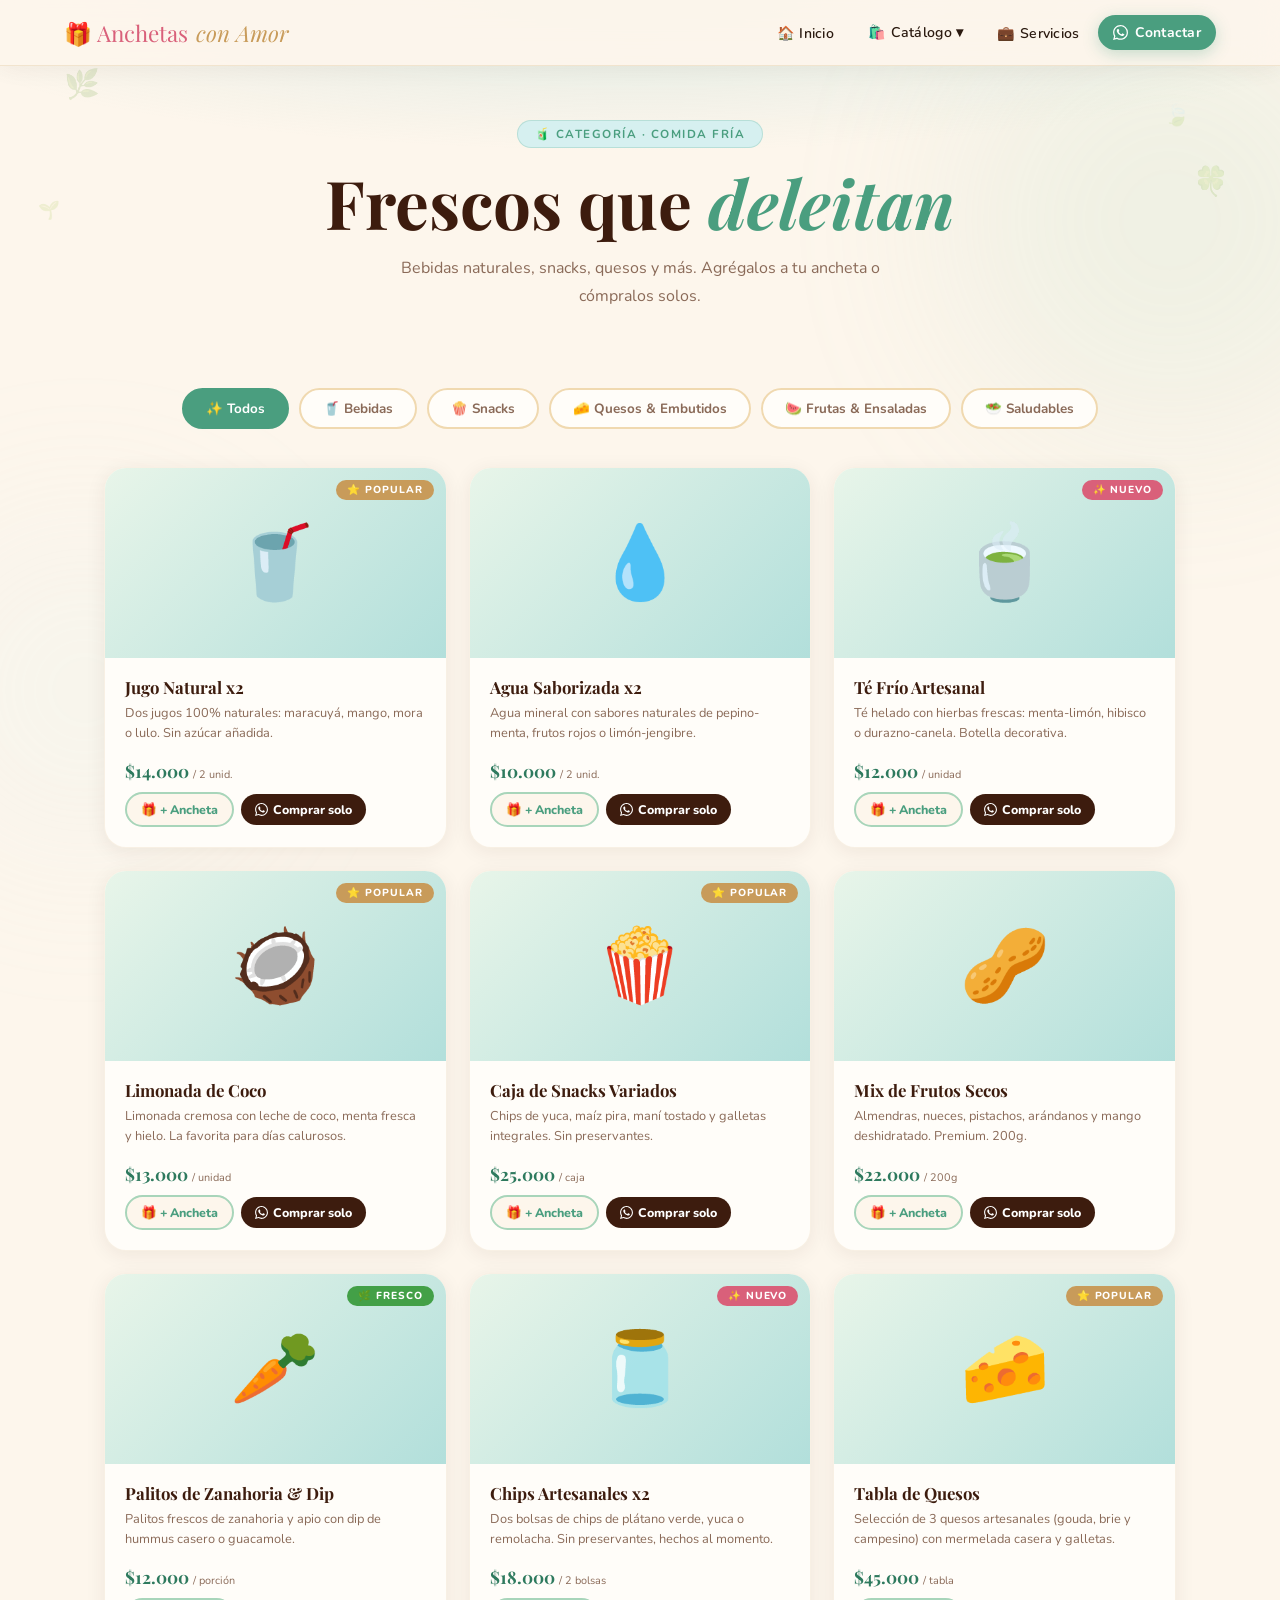
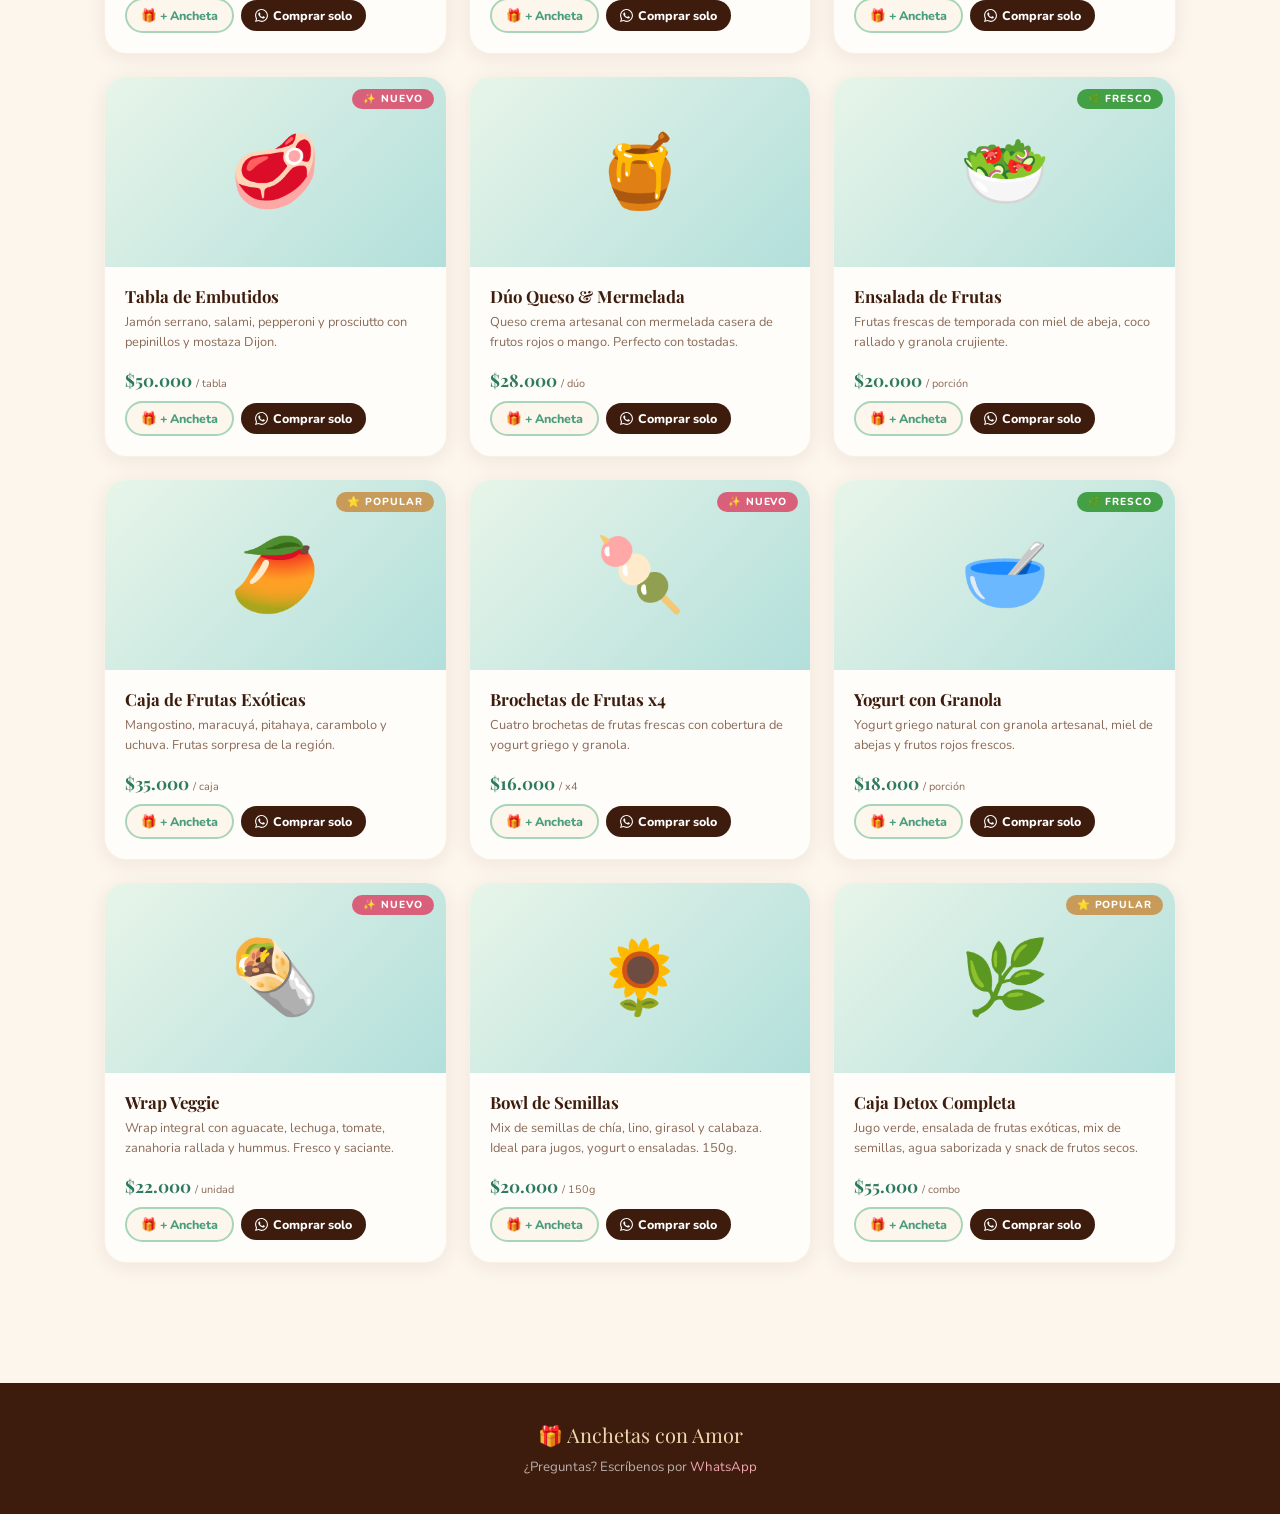
==== comida-fria.html @ 2e7be338 "primer commit" ====
<!DOCTYPE html>
<html lang="es">
<head>
  <meta charset="UTF-8"/>
  <meta name="viewport" content="width=device-width, initial-scale=1.0"/>
  <title>Comida Fría · Anchetas con Amor 🧃</title>
  <link rel="stylesheet" href="shared.css"/>
  <style>
    .page-hero::before {
      content:''; position:absolute; inset:0;
      background: radial-gradient(ellipse 85% 60% at 50% 0%, rgba(126,200,200,0.24) 0%, transparent 70%);
      pointer-events:none;
    }
    .hero-tag { background:var(--light-sky); color:var(--teal); border:1px solid rgba(74,158,127,0.22); }
    .page-hero h1 em { color:var(--teal); }

    /* Override active filter color to teal for this page */
    .filter-btn.active { background:var(--teal); border-color:var(--teal); }
    .filter-btn:hover   { border-color:var(--mint); color:var(--teal); }

    /* Override nav hover to teal */
    .nav-links li a:hover, .nav-links li button:hover { background:var(--light-sky); color:var(--deep-teal); }

    /* WA button teal */
    .btn-wa { background:var(--teal) !important; box-shadow:0 4px 16px rgba(74,158,127,0.3); }
    .btn-wa:hover { background:var(--deep-teal) !important; }

    /* Ancheta badge teal */
    #anchetaBadge { background:var(--teal); box-shadow:0 8px 32px rgba(74,158,127,0.45); }
    #anchetaBadge:hover { background:var(--deep-teal); }
    #anchetaBadge .count { color:var(--teal); }

    /* btn-add teal */
    .btn-add-ancheta { border-color:var(--mint); color:var(--teal); }
    .btn-add-ancheta:hover { background:var(--teal); border-color:var(--teal); }
    .qty-btn { border-color:var(--mint); color:var(--teal); }
    .qty-btn:hover { background:var(--teal); border-color:var(--teal); }
    .price { color:var(--deep-teal); }

    /* Floating leaves */
    .leaf { position:absolute; font-size:1.8rem; opacity:0.15; pointer-events:none; animation:sway 6s ease-in-out infinite; }
    .leaf:nth-child(1) { top:18%; left:5%; }
    .leaf:nth-child(2) { top:28%; right:7%; animation-delay:1.5s; font-size:1.3rem; }
    .leaf:nth-child(3) { top:55%; left:3%; animation-delay:3s; font-size:1.1rem; }
    .leaf:nth-child(4) { top:45%; right:4%; animation-delay:2s; }
    @keyframes sway { 0%,100%{transform:rotate(-8deg) translateY(0)} 50%{transform:rotate(8deg) translateY(-12px)} }

    .bg-blob { position:fixed; border-radius:50%; pointer-events:none; z-index:-1; filter:blur(90px); opacity:0.15; }
    .bb1 { width:440px; height:440px; background:var(--mint); top:0; right:-110px; }
    .bb2 { width:330px; height:330px; background:var(--light-sky); bottom:5%; left:-80px; }
  </style>
</head>
<body>

<div class="bg-blob bb1"></div>
<div class="bg-blob bb2"></div>

<nav id="navbar">
  <a href="index.html" class="logo">🎁 Anchetas <span>con Amor</span></a>
  <button class="hamburger" id="hamburger"><span></span><span></span><span></span></button>
  <ul class="nav-links" id="navLinks">
    <li><a href="index.html">🏠 Inicio</a></li>
    <li class="dropdown">
      <button>🛍️ Catálogo ▾</button>
      <div class="dropdown-menu">
        <a href="postres.html">🍰 Postres</a>
        <div class="dropdown-divider"></div>
        <a href="comida-fria.html" style="color:var(--teal)">🧃 Comida Fría</a>
        <div class="dropdown-divider"></div>
        <a href="crea-tu-ancheta.html">✨ Crea tu Ancheta</a>
      </div>
    </li>
    <li><a href="servicios.html">💼 Servicios</a></li>
    <li><a id="navWA" href="#" target="_blank" rel="noopener" class="btn-wa">
      <svg width="15" height="15" viewBox="0 0 24 24" fill="currentColor"><path d="M17.472 14.382c-.297-.149-1.758-.867-2.03-.967-.273-.099-.471-.148-.67.15-.197.297-.767.966-.94 1.164-.173.199-.347.223-.644.075-.297-.15-1.255-.463-2.39-1.475-.883-.788-1.48-1.761-1.653-2.059-.173-.297-.018-.458.13-.606.134-.133.298-.347.446-.52.149-.174.198-.298.298-.497.099-.198.05-.371-.025-.52-.075-.149-.669-1.612-.916-2.207-.242-.579-.487-.5-.669-.51-.173-.008-.371-.01-.57-.01-.198 0-.52.074-.792.372-.272.297-1.04 1.016-1.04 2.479 0 1.462 1.065 2.875 1.213 3.074.149.198 2.096 3.2 5.077 4.487.709.306 1.262.489 1.694.625.712.227 1.36.195 1.871.118.571-.085 1.758-.719 2.006-1.413.248-.694.248-1.289.173-1.413-.074-.124-.272-.198-.57-.347m-5.421 7.403h-.004a9.87 9.87 0 01-5.031-1.378l-.361-.214-3.741.982.998-3.648-.235-.374a9.86 9.86 0 01-1.51-5.26c.001-5.45 4.436-9.884 9.888-9.884 2.64 0 5.122 1.03 6.988 2.898a9.825 9.825 0 012.893 6.994c-.003 5.45-4.437 9.884-9.885 9.884m8.413-18.297A11.815 11.815 0 0012.05 0C5.495 0 .16 5.335.157 11.892c0 2.096.547 4.142 1.588 5.945L.057 24l6.305-1.654a11.882 11.882 0 005.683 1.448h.005c6.554 0 11.89-5.335 11.893-11.893a11.821 11.821 0 00-3.48-8.413z"/></svg>
      Contactar
    </a></li>
  </ul>
</nav>

<div class="page-hero">
  <span class="leaf">🌿</span><span class="leaf">🍃</span>
  <span class="leaf">🌱</span><span class="leaf">🍀</span>
  <span class="hero-tag">🧃 Categoría · Comida Fría</span>
  <h1>Frescos que <em>deleitan</em></h1>
  <p>Bebidas naturales, snacks, quesos y más. Agrégalos a tu ancheta o cómpralos solos.</p>
</div>

<div class="filter-bar" id="filterBar"></div>

<section class="products-section">
  <div class="products-grid" id="grid"></div>
  <div class="empty-state" id="emptyState">
    <div class="ei">🔍</div>
    <h3>Sin productos en esta categoría</h3>
    <p>Pronto agregaremos más opciones frescas.</p>
  </div>
</section>

<a href="crea-tu-ancheta.html" id="anchetaBadge" style="display:none">
  🎁 Ver mi Ancheta <span class="count" id="badgeCount">0</span>
</a>
<div id="toast"></div>

<footer>
  <span class="footer-logo">🎁 Anchetas con Amor</span>
  <p>¿Preguntas? Escríbenos por <a id="footerWA" href="#">WhatsApp</a></p>
</footer>

<script src="productos.js"></script>
<script src="catalogo-engine.js"></script>
<script>
  initCatalogPage({
    seccion: 'fria',
    categoryLabels: {
      'bebidas':        '🥤 Bebidas',
      'snacks':         '🍿 Snacks',
      'quesos':         '🧀 Quesos & Embutidos',
      'frutas-frescas': '🍉 Frutas & Ensaladas',
      'saludables':     '🥗 Saludables'
    },
    imgBg: 'linear-gradient(135deg,#e8f5e9,#b2dfdb)'
  });
</script>
</body>
</html>
---- shared.css ----
/* =====================================================
   shared.css — Estilos compartidos entre todas las páginas
   ===================================================== */

@import url('https://fonts.googleapis.com/css2?family=Playfair+Display:ital,wght@0,400;0,700;1,400&family=Nunito:wght@300;400;600;700;800&display=swap');

/* ── Variables globales ── */
:root {
  --cream: #FDF6EC;
  --warm-white: #FFFDF9;
  --blush: #F2A7B0;
  --rose: #D9607A;
  --deep-rose: #A63C52;
  --gold: #C89B5A;
  --light-gold: #F0D9B0;
  --chocolate: #3D1C0E;
  --text: #2B1A10;
  --text-light: #8A6A58;
  --teal: #4A9E7F;
  --deep-teal: #2E7A5E;
  --mint: #A8D5BA;
  --light-sky: #D6F0F0;
  --success: #4CAF50;
  --radius-card: 22px;
  --shadow-card: 0 4px 20px rgba(61,28,14,0.07);
  --shadow-hover: 0 16px 42px rgba(61,28,14,0.13);
}

* { margin: 0; padding: 0; box-sizing: border-box; }
html { scroll-behavior: smooth; }
body { font-family: 'Nunito', sans-serif; background: var(--cream); color: var(--text); overflow-x: hidden; }

/* ── Navbar ── */
nav {
  position: fixed; top: 0; left: 0; right: 0; z-index: 1000;
  display: flex; align-items: center; justify-content: space-between;
  padding: 15px 5%;
  background: rgba(253,246,236,0.93); backdrop-filter: blur(16px);
  border-bottom: 1px solid rgba(200,155,90,0.2);
  box-shadow: 0 2px 24px rgba(61,28,14,0.06);
  transition: box-shadow 0.3s;
}
nav.scrolled { box-shadow: 0 4px 30px rgba(61,28,14,0.1); }

.logo { font-family: 'Playfair Display', serif; font-size: 1.4rem; color: var(--rose); text-decoration: none; display: flex; align-items: center; gap: 8px; }
.logo span { font-style: italic; color: var(--gold); }

.nav-links { display: flex; align-items: center; gap: 4px; list-style: none; }
.nav-links li a, .nav-links li button {
  font-family: 'Nunito', sans-serif; font-weight: 600; font-size: 0.88rem;
  color: var(--text); text-decoration: none; background: none; border: none;
  cursor: pointer; padding: 8px 15px; border-radius: 50px;
  transition: background 0.22s, color 0.22s; letter-spacing: 0.02em;
}
.nav-links li a:hover, .nav-links li button:hover { background: var(--light-gold); color: var(--deep-rose); }
.nav-links li a.active { background: var(--rose); color: #fff; }

.dropdown { position: relative; }
.dropdown-menu {
  display: none; position: absolute; top: calc(100% + 12px); left: 50%;
  transform: translateX(-50%); background: var(--warm-white);
  border: 1px solid var(--light-gold); border-radius: 18px;
  box-shadow: 0 12px 44px rgba(61,28,14,0.13); min-width: 210px; z-index: 200;
  overflow: hidden; animation: dropIn 0.2s ease;
}
@keyframes dropIn { from{opacity:0;transform:translateX(-50%) translateY(-10px)} to{opacity:1;transform:translateX(-50%) translateY(0)} }
.dropdown:hover .dropdown-menu, .dropdown:focus-within .dropdown-menu { display: block; }
.dropdown-menu a {
  display: flex; align-items: center; gap: 10px; padding: 13px 20px;
  font-size: 0.87rem; font-weight: 600; color: var(--text); text-decoration: none; transition: background 0.2s;
}
.dropdown-menu a:hover { background: var(--cream); color: var(--rose); }
.dropdown-divider { height: 1px; background: var(--light-gold); margin: 0 14px; }

.btn-wa {
  display: flex; align-items: center; gap: 7px;
  background: var(--rose); color: #fff !important; padding: 9px 20px; border-radius: 50px;
  font-weight: 700 !important; font-size: 0.87rem !important; text-decoration: none;
  box-shadow: 0 4px 18px rgba(217,96,122,0.3); transition: background 0.22s, transform 0.2s, box-shadow 0.2s;
}
.btn-wa:hover { background: var(--deep-rose) !important; transform: translateY(-2px); box-shadow: 0 8px 26px rgba(217,96,122,0.4); }

.hamburger { display: none; flex-direction: column; gap: 5px; background: none; border: none; cursor: pointer; padding: 6px; }
.hamburger span { width: 24px; height: 2px; background: var(--text); border-radius: 2px; transition: all 0.3s; }

/* ── Animaciones globales ── */
@keyframes fadeUp { from{opacity:0;transform:translateY(26px)} to{opacity:1;transform:translateY(0)} }
@keyframes badgePop { from{opacity:0;transform:scale(0.5) translateY(20px)} to{opacity:1;transform:scale(1) translateY(0)} }

/* ── Toast global ── */
#toast {
  position: fixed; bottom: 90px; left: 50%; transform: translateX(-50%) translateY(14px);
  background: var(--chocolate); color: #fff; padding: 11px 26px; border-radius: 50px;
  font-weight: 700; font-size: 0.87rem; opacity: 0; pointer-events: none;
  transition: opacity 0.3s, transform 0.3s; z-index: 9999; white-space: nowrap;
}
#toast.show { opacity: 1; transform: translateX(-50%) translateY(0); }

/* ── Ancheta badge flotante ── */
#anchetaBadge {
  position: fixed; bottom: 26px; right: 26px; z-index: 900;
  background: var(--rose); color: #fff;
  padding: 13px 22px; border-radius: 50px;
  font-weight: 800; font-size: 0.9rem;
  box-shadow: 0 8px 32px rgba(217,96,122,0.45);
  display: flex; align-items: center; gap: 10px;
  text-decoration: none; transition: background 0.2s, transform 0.2s, box-shadow 0.2s;
  animation: badgePop 0.4s cubic-bezier(.34,1.56,.64,1) both;
}
#anchetaBadge:hover { background: var(--deep-rose); transform: translateY(-3px) scale(1.03); }
#anchetaBadge .count {
  background: #fff; color: var(--rose); font-size: 0.76rem; font-weight: 800;
  width: 22px; height: 22px; border-radius: 50%; display: flex; align-items: center; justify-content: center;
}

/* ── Page hero ── */
.page-hero { padding: 120px 5% 50px; text-align: center; position: relative; overflow: hidden; }
.hero-tag {
  display: inline-block; font-size: 0.73rem; font-weight: 700; letter-spacing: 0.13em;
  text-transform: uppercase; padding: 5px 17px; border-radius: 50px; margin-bottom: 18px;
  animation: fadeUp 0.7s ease both;
}
.page-hero h1 {
  font-family: 'Playfair Display', serif; font-size: clamp(2.3rem, 5.5vw, 4.2rem);
  color: var(--chocolate); line-height: 1.1; animation: fadeUp 0.8s ease 0.1s both;
}
.page-hero h1 em { font-style: italic; }
.page-hero p {
  color: var(--text-light); font-size: 1rem; max-width: 500px;
  margin: 14px auto 0; line-height: 1.75; animation: fadeUp 0.9s ease 0.2s both;
}

/* ── Filter bar ── */
.filter-bar { display: flex; justify-content: center; gap: 10px; flex-wrap: wrap; padding: 28px 5% 38px; }
.filter-btn {
  font-family: 'Nunito', sans-serif; font-weight: 700; font-size: 0.84rem;
  padding: 9px 22px; border-radius: 50px; border: 2px solid var(--light-gold);
  background: var(--warm-white); color: var(--text-light); cursor: pointer; transition: all 0.22s;
}
.filter-btn:hover { border-color: var(--blush); color: var(--rose); }
.filter-btn.active { background: var(--rose); color: #fff; border-color: var(--rose); }

/* ── Products grid ── */
.products-section { padding: 0 5% 120px; max-width: 1200px; margin: 0 auto; }
.products-grid { display: grid; grid-template-columns: repeat(auto-fill, minmax(255px, 1fr)); gap: 22px; }

/* ── Product card ── */
.product-card {
  background: var(--warm-white); border-radius: var(--radius-card);
  overflow: hidden; border: 1px solid rgba(200,155,90,0.13);
  box-shadow: var(--shadow-card); transition: transform 0.3s, box-shadow 0.3s;
  display: flex; flex-direction: column; animation: fadeUp 0.6s ease both;
}
.product-card:hover { transform: translateY(-7px); box-shadow: var(--shadow-hover); }
.product-card.hidden { display: none; }

/* Card image area */
.card-img-wrap {
  height: 190px; position: relative; overflow: hidden;
  display: flex; align-items: center; justify-content: center;
}
.card-img-wrap img {
  width: 100%; height: 100%; object-fit: cover;
  transition: transform 0.4s ease;
}
.product-card:hover .card-img-wrap img { transform: scale(1.06); }
.card-emoji-fallback { font-size: 4.5rem; }

/* badges */
.card-badge {
  position: absolute; top: 12px; right: 12px;
  font-size: 0.64rem; font-weight: 800; letter-spacing: 0.09em;
  text-transform: uppercase; padding: 3px 11px; border-radius: 50px; color: #fff;
}
.badge-popular { background: var(--gold); }
.badge-nuevo   { background: var(--rose); }
.badge-fresco  { background: #43A047; }

/* Card body */
.card-body { padding: 18px 20px 20px; flex: 1; display: flex; flex-direction: column; }
.card-body h3 { font-family: 'Playfair Display', serif; font-size: 1.05rem; color: var(--chocolate); margin-bottom: 5px; }
.card-body p  { font-size: 0.8rem; color: var(--text-light); line-height: 1.6; flex: 1; }

.card-footer { display: flex; align-items: center; justify-content: space-between; margin-top: 15px; flex-wrap: wrap; gap: 10px; }
.price { font-family: 'Playfair Display', serif; font-size: 1.08rem; color: var(--deep-rose); font-weight: 700; }
.price small { font-family: 'Nunito', sans-serif; font-size: 0.68rem; color: var(--text-light); font-weight: 400; }

/* Card action buttons */
.card-actions { display: flex; align-items: center; gap: 7px; flex-wrap: wrap; }

.btn-add-ancheta {
  background: var(--cream); border: 2px solid var(--blush); color: var(--rose);
  font-family: 'Nunito', sans-serif; font-weight: 800; font-size: 0.78rem;
  padding: 7px 14px; border-radius: 50px; cursor: pointer;
  transition: all 0.2s; white-space: nowrap;
}
.btn-add-ancheta:hover { background: var(--rose); color: #fff; border-color: var(--rose); transform: scale(1.04); }

.btn-buy-solo {
  background: var(--chocolate); color: #fff;
  font-family: 'Nunito', sans-serif; font-weight: 800; font-size: 0.78rem;
  padding: 7px 14px; border-radius: 50px; cursor: pointer;
  border: none; transition: all 0.2s; white-space: nowrap; text-decoration: none;
  display: inline-flex; align-items: center; gap: 5px;
}
.btn-buy-solo:hover { background: var(--teal); transform: scale(1.04); }

/* Qty counter */
.qty-control { display: none; align-items: center; gap: 5px; }
.qty-control.visible { display: flex; }
.qty-btn {
  width: 27px; height: 27px; border-radius: 50%; border: 2px solid var(--blush);
  background: none; color: var(--rose); font-size: 1rem; font-weight: 800;
  cursor: pointer; transition: all 0.2s; display: flex; align-items: center; justify-content: center;
  font-family: 'Nunito', sans-serif;
}
.qty-btn:hover { background: var(--rose); color: #fff; border-color: var(--rose); }
.qty-num { font-weight: 800; font-size: 0.93rem; min-width: 20px; text-align: center; color: var(--chocolate); }

/* ── Empty state ── */
.empty-state { text-align: center; padding: 60px 20px; display: none; }
.empty-state .ei { font-size: 3.5rem; margin-bottom: 14px; }
.empty-state h3 { font-family: 'Playfair Display', serif; font-size: 1.3rem; color: var(--chocolate); }
.empty-state p { color: var(--text-light); margin-top: 8px; font-size: 0.9rem; }

/* ── Footer ── */
footer { background: var(--chocolate); color: rgba(255,255,255,0.65); text-align: center; padding: 38px 5%; font-size: 0.83rem; }
footer .footer-logo { font-family: 'Playfair Display', serif; font-size: 1.25rem; color: var(--light-gold); display: block; margin-bottom: 10px; }
footer a { color: var(--blush); text-decoration: none; }
footer a:hover { text-decoration: underline; }

/* ── Responsive ── */
@media (max-width: 768px) {
  .hamburger { display: flex; }
  .nav-links {
    display: none; position: absolute; top: 100%; left: 0; right: 0;
    background: var(--warm-white); flex-direction: column; padding: 16px;
    border-bottom: 1px solid var(--light-gold); box-shadow: 0 10px 30px rgba(61,28,14,0.1); gap: 4px;
  }
  .nav-links.open { display: flex; }
  .nav-links li { width: 100%; }
  .nav-links li a, .nav-links li button { width: 100%; text-align: left; border-radius: 12px; }
  .dropdown-menu { position: static; transform: none; box-shadow: none; border-radius: 12px; margin-top: 4px; }
  #anchetaBadge { bottom: 16px; right: 16px; padding: 11px 17px; font-size: 0.84rem; }
  .card-actions { flex-direction: column; width: 100%; }
  .btn-add-ancheta, .btn-buy-solo { width: 100%; justify-content: center; }
}
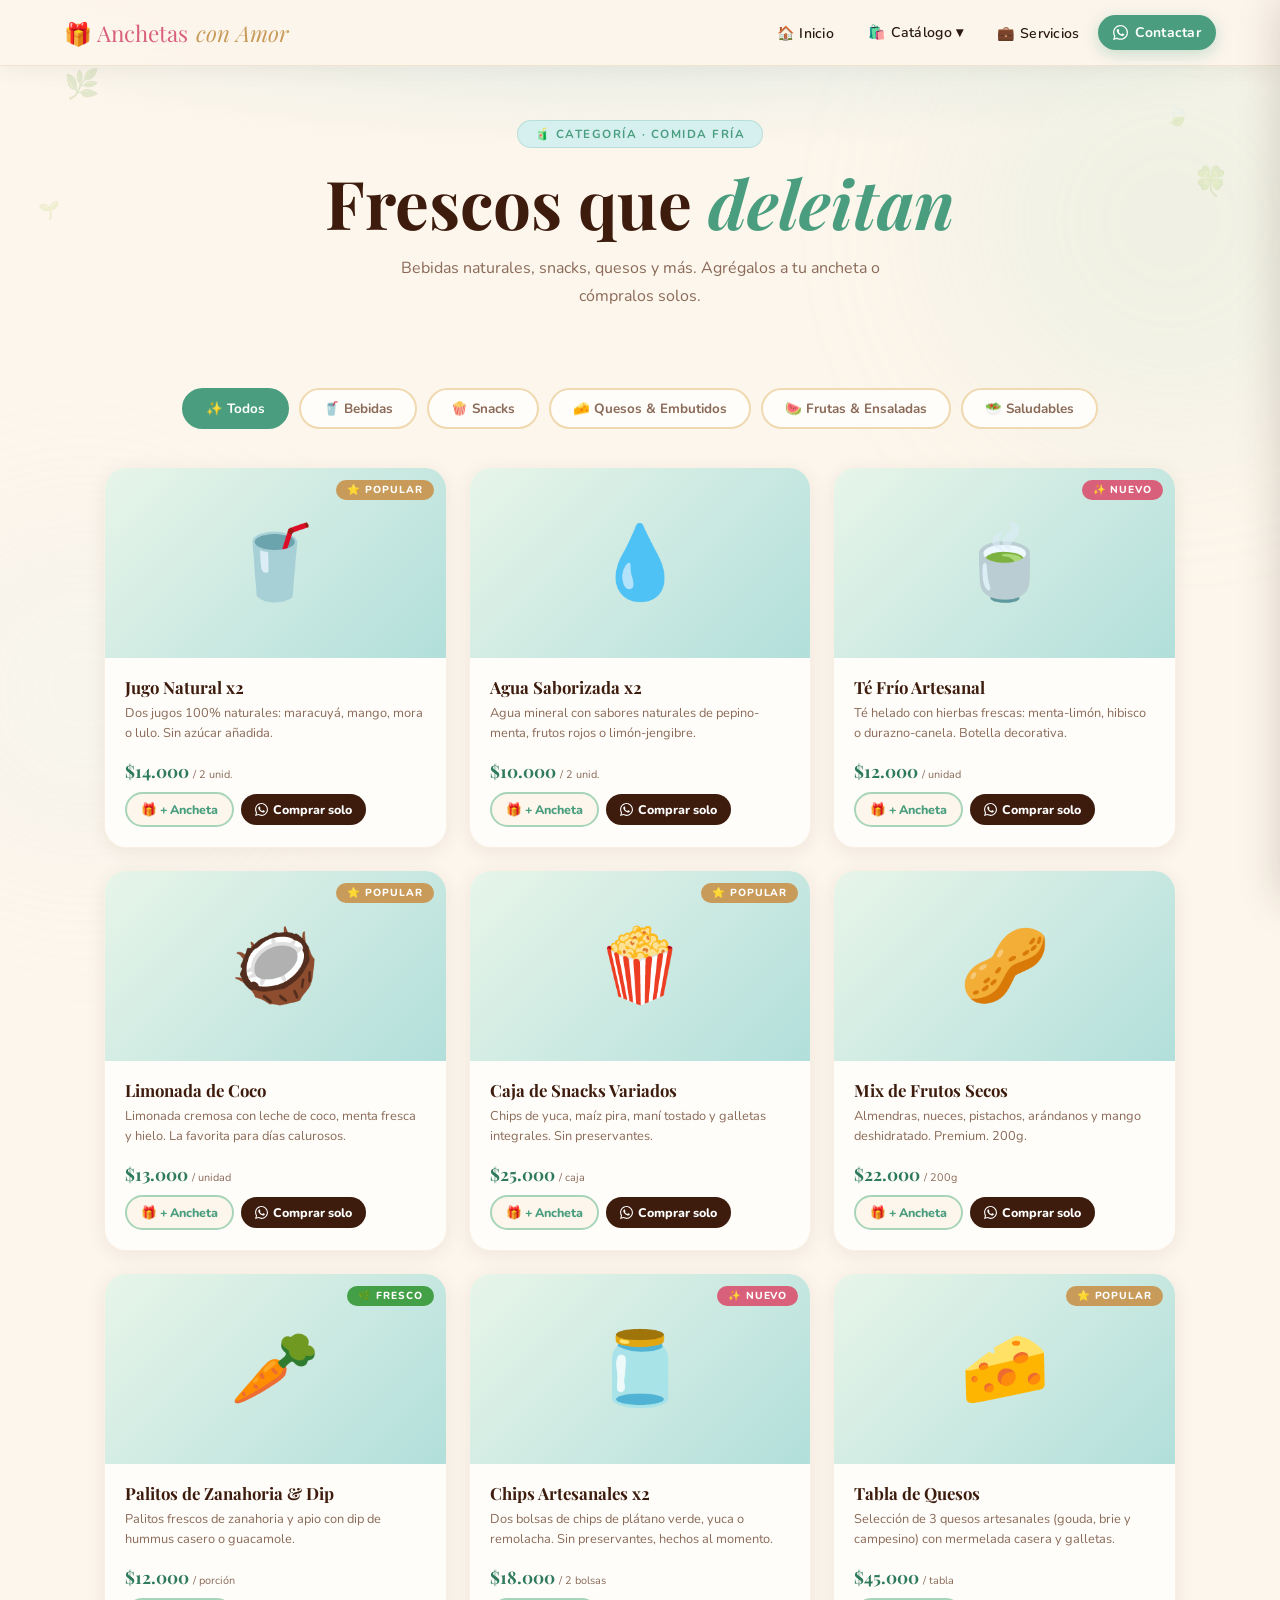
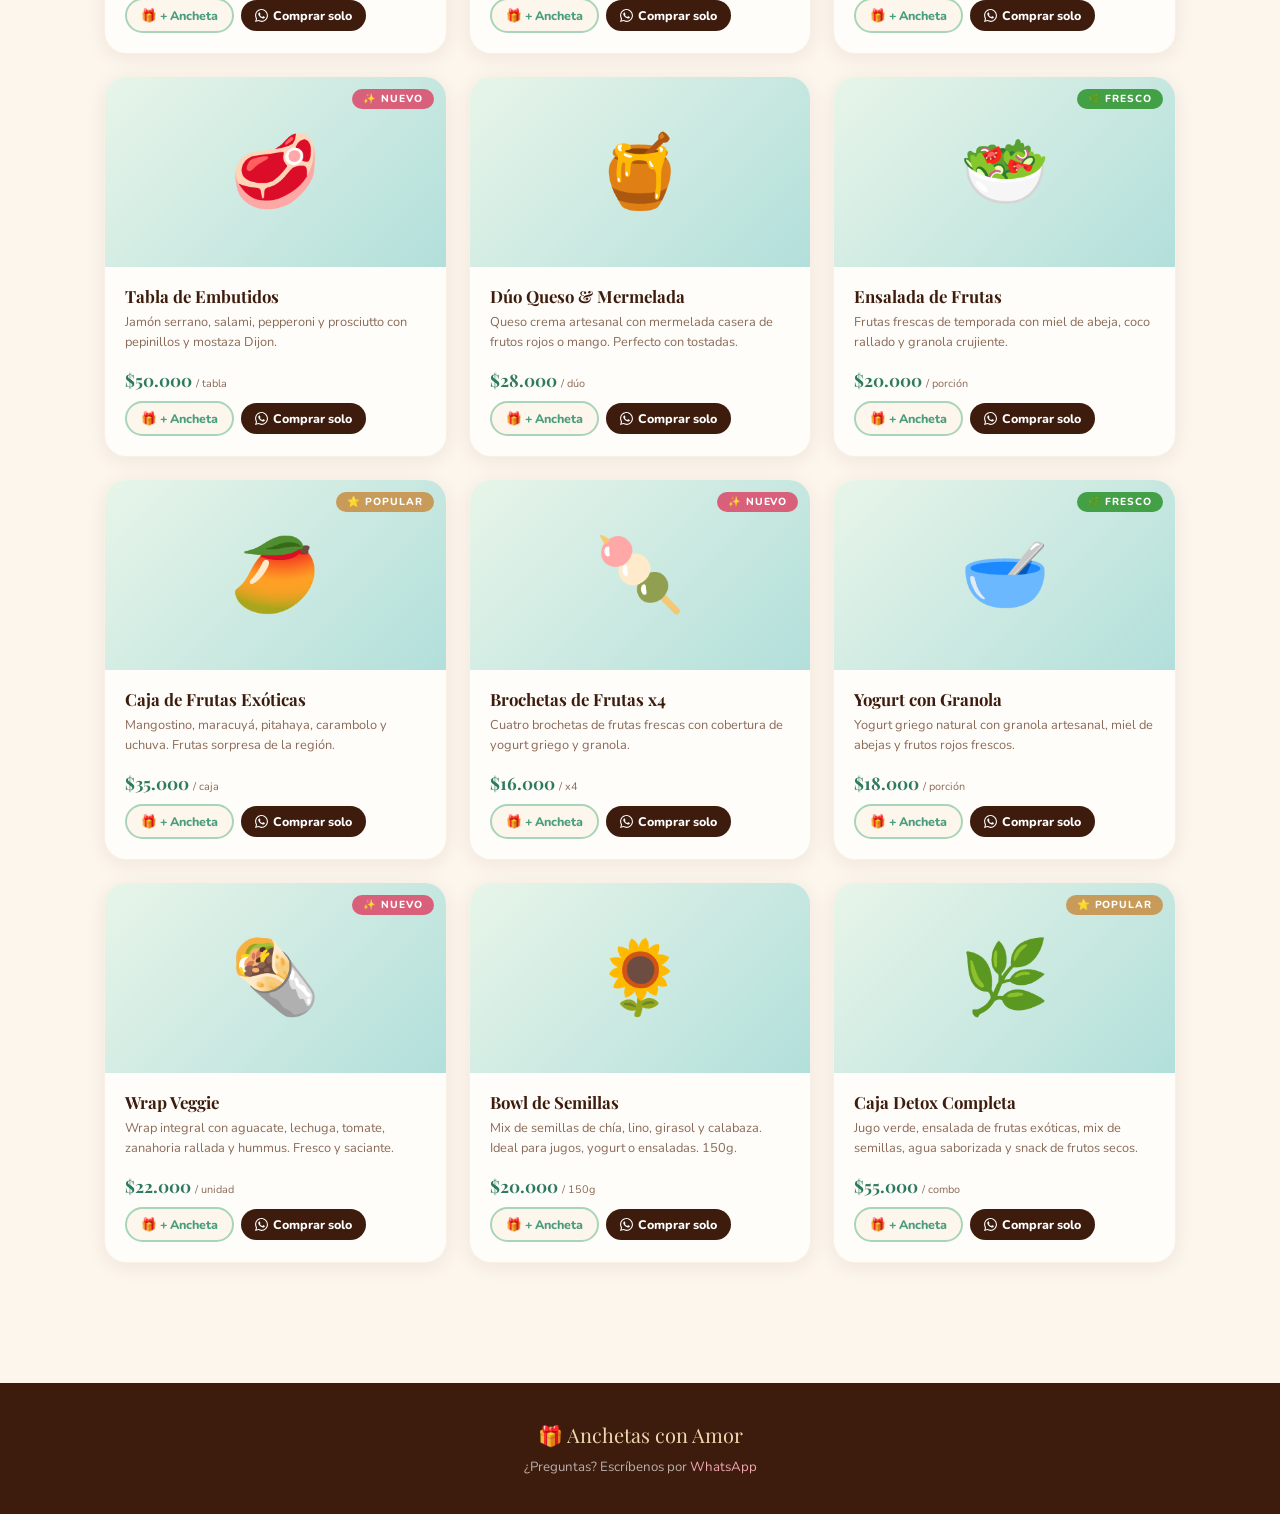
==== commit a0b1e71d: "agregar carrito" ====
--- a/comida-fria.html
+++ b/comida-fria.html
@@ -119,7 +119,8 @@
       'frutas-frescas': '🍉 Frutas & Ensaladas',
       'saludables':     '🥗 Saludables'
     },
-    imgBg: 'linear-gradient(135deg,#e8f5e9,#b2dfdb)'
+    imgBg: 'linear-gradient(135deg,#e8f5e9,#b2dfdb)',
+    accentColor: 'var(--teal)'
   });
 </script>
 </body>
